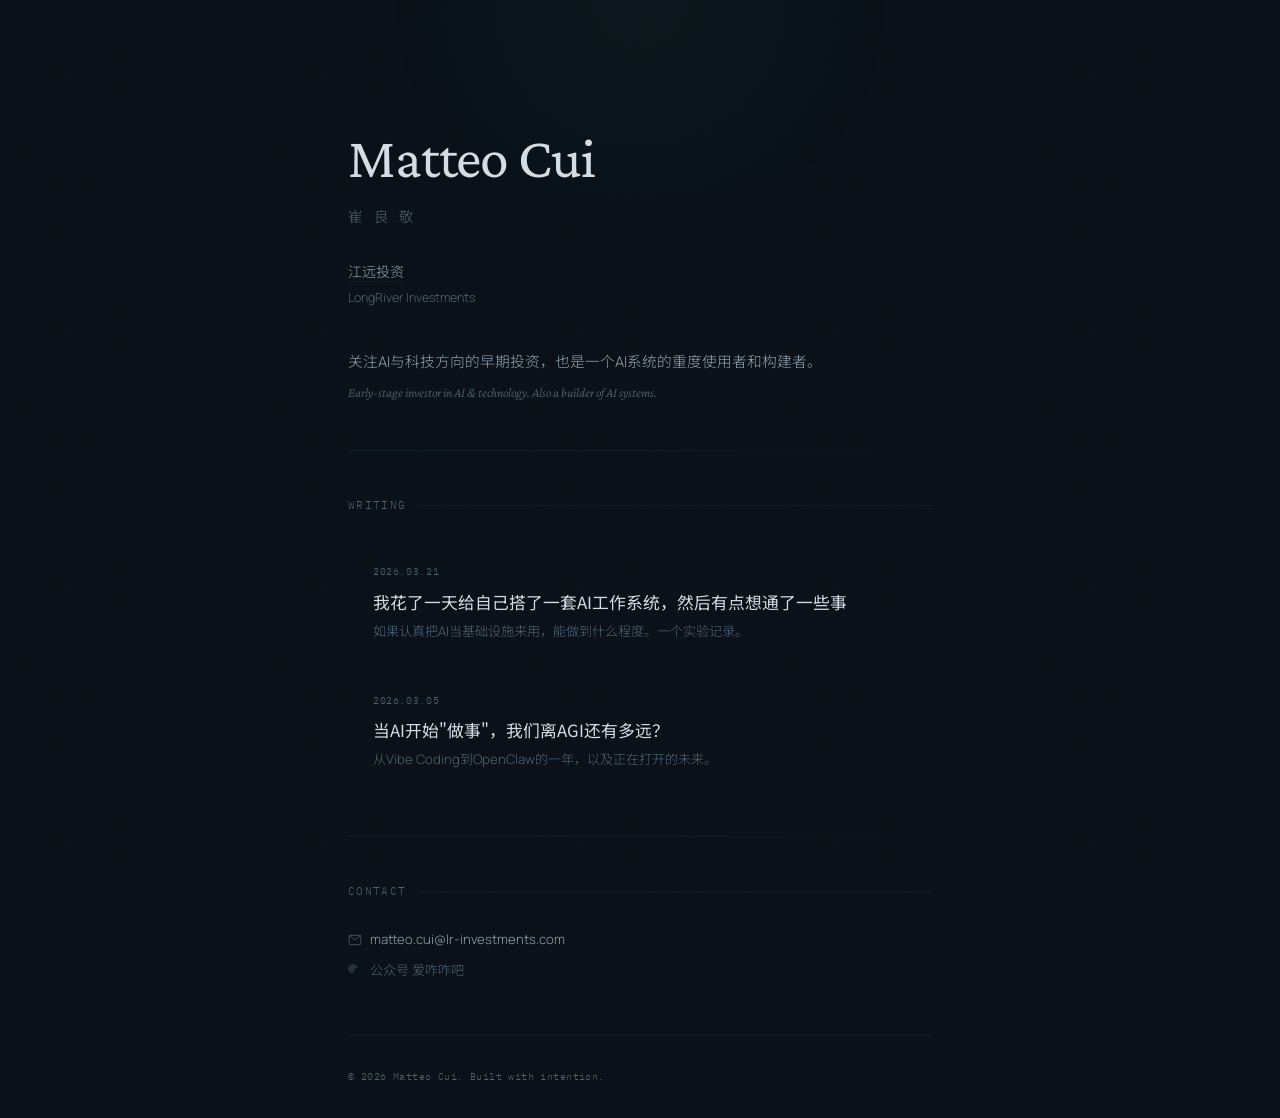
==== index.html @ 0ed3567c "Add SEO and technical foundations: favicon, sitemap, robots.txt, RSS feed, JSON-LD, canonical tags, " ====
<!DOCTYPE html>
<html lang="zh-CN">
<head>
<meta charset="UTF-8">
<meta name="viewport" content="width=device-width, initial-scale=1.0">
<title>Matteo Cui / 崔良敬</title>
<meta name="description" content="崔良敬 (Matteo Cui) — 江远投资 投资副总裁。关注AI与科技方向的早期投资。">
<meta property="og:title" content="Matteo Cui / 崔良敬">
<meta property="og:description" content="Early-stage investor in AI & technology. Also a builder of AI systems.">
<meta property="og:type" content="website">
<meta property="og:url" content="https://matteocui.com">
<meta property="og:image" content="https://matteocui.com/cover-image.png">
<meta name="twitter:card" content="summary_large_image">
<meta name="twitter:title" content="Matteo Cui / 崔良敬">
<meta name="twitter:description" content="Early-stage investor in AI & technology. Also a builder of AI systems.">
<meta name="twitter:image" content="https://matteocui.com/cover-image.png">
<link rel="canonical" href="https://matteocui.com">
<link rel="icon" type="image/svg+xml" href="/favicon.svg">
<link rel="alternate" type="application/rss+xml" title="Matteo Cui's Writing" href="/feed.xml">
<script type="application/ld+json">
{
  "@context": "https://schema.org",
  "@type": "Person",
  "name": "Matteo Cui",
  "alternateName": "崔良敬",
  "url": "https://matteocui.com",
  "jobTitle": "投资副总裁",
  "worksFor": {
    "@type": "Organization",
    "name": "江远投资",
    "alternateName": "LongRiver Investments",
    "url": "https://lr-investments.com/"
  },
  "description": "关注AI与科技方向的早期投资，也是一个AI系统的重度使用者和构建者。",
  "sameAs": [
    "mailto:matteo.cui@lr-investments.com"
  ]
}
</script>
<link rel="preconnect" href="https://fonts.googleapis.com">
<link rel="preconnect" href="https://fonts.gstatic.com" crossorigin>
<link href="https://fonts.googleapis.com/css2?family=Crimson+Pro:ital,wght@0,300;0,400;0,500;1,300;1,400&family=Manrope:wght@300;400;500;600&family=IBM+Plex+Mono:wght@400&family=Noto+Sans+SC:wght@300;400;500&display=swap" rel="stylesheet">
<style>
*, *::before, *::after { margin: 0; padding: 0; box-sizing: border-box; }

:root {
  /* Ocean palette */
  --bg-deep: #0a1118;
  --bg-surface: #0e171f;
  --bg-card: rgba(15, 26, 34, 0.6);
  --accent: #3d9b8f;
  --accent-light: #5fb4a2;
  --accent-dim: rgba(61, 155, 143, 0.1);
  --accent-glow: rgba(61, 155, 143, 0.06);
  --text: #d4dde4;
  --text-secondary: #8fa3b3;
  --text-muted: #4e6475;
  --border: rgba(95, 130, 148, 0.1);
  --border-hover: rgba(95, 130, 148, 0.2);

  /* Fonts */
  --serif: 'Crimson Pro', Georgia, serif;
  --sans: 'Manrope', 'Noto Sans SC', system-ui, sans-serif;
  --mono: 'IBM Plex Mono', monospace;
  --zh: 'Noto Sans SC', 'PingFang SC', sans-serif;
}

html { -webkit-font-smoothing: antialiased; scroll-behavior: smooth; }

body {
  font-family: var(--sans);
  background: var(--bg-deep);
  color: var(--text);
  line-height: 1.7;
  font-weight: 300;
}

/* Subtle grain texture */
body::after {
  content: '';
  position: fixed;
  inset: 0;
  background-image: url("data:image/svg+xml,%3Csvg xmlns='http://www.w3.org/2000/svg' width='256' height='256'%3E%3Cfilter id='n'%3E%3CfeTurbulence type='fractalNoise' baseFrequency='.85' numOctaves='4' stitchTiles='stitch'/%3E%3C/filter%3E%3Crect width='100%25' height='100%25' filter='url(%23n)' opacity='.04'/%3E%3C/svg%3E");
  pointer-events: none;
  z-index: 9999;
  opacity: 0.3;
}

a { color: inherit; text-decoration: none; }
::selection { background: rgba(61, 155, 143, 0.25); }

/* ── Layout ── */
.container {
  max-width: 680px;
  margin: 0 auto;
  padding: 0 clamp(1.5rem, 5vw, 3rem);
}

/* ── Top glow (deep water light) ── */
.glow {
  position: fixed;
  top: -200px;
  left: 50%;
  transform: translateX(-50%);
  width: 600px;
  height: 400px;
  border-radius: 50%;
  background: radial-gradient(circle, rgba(61, 155, 143, 0.06) 0%, transparent 70%);
  pointer-events: none;
  z-index: 0;
}

/* ── Hero ── */
.hero {
  padding: clamp(5rem, 14vh, 9rem) 0 0;
  position: relative;
}
.hero-name {
  font-family: var(--serif);
  font-size: clamp(2.6rem, 6.5vw, 3.6rem);
  font-weight: 400;
  letter-spacing: -0.02em;
  line-height: 1.1;
  margin-bottom: 0.25em;
}
.hero-name-zh {
  font-family: var(--zh);
  font-size: 0.9rem;
  font-weight: 300;
  color: var(--text-muted);
  letter-spacing: 0.3em;
  margin-bottom: 2rem;
}
.hero-role {
  font-family: var(--zh);
  font-size: 0.88rem;
  font-weight: 300;
  color: var(--text-secondary);
  line-height: 1.7;
}
.hero-role-en {
  font-family: var(--sans);
  font-size: 0.78rem;
  font-weight: 300;
  color: var(--text-muted);
  margin-top: 0.15rem;
}

/* ── About ── */
.about {
  padding: 2.5rem 0 0;
}
.about p {
  font-size: 0.92rem;
  line-height: 1.85;
  color: var(--text-secondary);
  font-weight: 300;
}
.about .en {
  font-size: 0.82rem;
  color: var(--text-muted);
  font-style: italic;
  font-family: var(--serif);
  margin-top: 0.35rem;
}

/* ── Section divider ── */
.divider {
  height: 1px;
  background: linear-gradient(90deg, var(--accent-dim), var(--border), transparent);
  margin: clamp(2.5rem, 5vh, 4rem) 0;
}

/* ── Writing ── */
.section-label {
  font-family: var(--mono);
  font-size: 0.68rem;
  color: var(--text-muted);
  letter-spacing: 0.12em;
  text-transform: uppercase;
  margin-bottom: 1.75rem;
  display: flex;
  align-items: center;
  gap: 0.75rem;
}
.section-label::after {
  content: '';
  flex: 1;
  height: 1px;
  background: var(--border);
}

.article-list {
  display: flex;
  flex-direction: column;
  gap: 0.5rem;
}

.article-entry {
  display: block;
  padding: 1.25rem 1.5rem;
  border-radius: 8px;
  border: 1px solid transparent;
  transition: background 0.35s ease, border-color 0.35s ease;
  position: relative;
}
.article-entry:hover {
  background: var(--accent-glow);
  border-color: var(--border);
}
.article-entry:hover .article-title { color: var(--accent-light); }
.article-entry:hover .article-arrow { opacity: 1; transform: translateX(0); }

.article-date {
  font-family: var(--mono);
  font-size: 0.65rem;
  color: var(--text-muted);
  letter-spacing: 0.06em;
  margin-bottom: 0.5rem;
}
.article-title {
  font-family: var(--zh);
  font-size: 1.05rem;
  font-weight: 400;
  line-height: 1.55;
  color: var(--text);
  transition: color 0.3s;
  padding-right: 2rem;
}
.article-subtitle {
  font-size: 0.82rem;
  color: var(--text-muted);
  margin-top: 0.35rem;
  font-weight: 300;
  line-height: 1.6;
}
.article-arrow {
  position: absolute;
  right: 1.5rem;
  top: 50%;
  transform: translateX(-4px) translateY(-50%);
  opacity: 0;
  color: var(--accent);
  transition: opacity 0.3s, transform 0.3s;
  font-size: 0.9rem;
}

/* ── Contact ── */
.contact {
  padding-bottom: clamp(3rem, 6vh, 5rem);
}
.contact-links {
  display: flex;
  flex-direction: column;
  gap: 0.5rem;
}
.contact-link {
  font-size: 0.82rem;
  color: var(--text-secondary);
  transition: color 0.3s;
  display: inline-flex;
  align-items: center;
  gap: 0.5rem;
  width: fit-content;
}
.contact-link:hover { color: var(--accent-light); }
.contact-link svg { width: 14px; height: 14px; opacity: 0.5; }
.contact-wechat {
  font-family: var(--zh);
  font-size: 0.82rem;
  color: var(--text-muted);
  display: inline-flex;
  align-items: center;
  gap: 0.5rem;
}
.contact-wechat svg { width: 14px; height: 14px; opacity: 0.4; }

/* ── Footer ── */
.footer {
  padding: 2rem 0;
  border-top: 1px solid var(--border);
}
.footer p {
  font-family: var(--mono);
  font-size: 0.65rem;
  color: var(--text-muted);
  letter-spacing: 0.04em;
}

/* ── Animations ── */
.fade {
  opacity: 0;
  transform: translateY(10px);
  animation: fadeUp 0.6s ease forwards;
}
.fade:nth-child(1) { animation-delay: 0.1s; }
.fade:nth-child(2) { animation-delay: 0.15s; }
.fade:nth-child(3) { animation-delay: 0.2s; }
.fade:nth-child(4) { animation-delay: 0.25s; }
.fade:nth-child(5) { animation-delay: 0.3s; }
.fade:nth-child(6) { animation-delay: 0.35s; }
.fade:nth-child(7) { animation-delay: 0.4s; }
.fade:nth-child(8) { animation-delay: 0.45s; }
.fade:nth-child(9) { animation-delay: 0.5s; }
.fade:nth-child(10) { animation-delay: 0.55s; }
.fade:nth-child(11) { animation-delay: 0.6s; }
@keyframes fadeUp {
  to { opacity: 1; transform: translateY(0); }
}

/* ── Responsive ── */
@media (max-width: 640px) {
  .article-entry { padding: 1rem; }
  .article-arrow { display: none; }
}
</style>
</head>
<body>

<div class="glow"></div>

<main class="container">

  <!-- Hero -->
  <header class="hero">
    <h1 class="hero-name fade">Matteo Cui</h1>
    <p class="hero-name-zh fade">崔 良 敬</p>
    <p class="hero-role fade"><a href="https://lr-investments.com/" target="_blank" style="color: inherit; border-bottom: 1px solid var(--border);">江远投资</a></p>
    <p class="hero-role-en fade"><a href="https://lr-investments.com/" target="_blank" style="color: inherit;">LongRiver Investments</a></p>
  </header>

  <!-- About -->
  <section class="about fade">
    <p>关注AI与科技方向的早期投资，也是一个AI系统的重度使用者和构建者。</p>
    <p class="en">Early-stage investor in AI &amp; technology. Also a builder of AI systems.</p>
  </section>

  <div class="divider fade"></div>

  <!-- Writing -->
  <section class="writing fade">
    <p class="section-label">Writing</p>
    <div class="article-list">

      <!-- ADD NEW ARTICLE HERE (copy an article-entry block above this comment) -->
      <!--
        Template:
        <a href="/blog/SLUG" class="article-entry">
          <p class="article-date">YYYY.MM.DD</p>
          <h2 class="article-title">文章标题</h2>
          <p class="article-subtitle">一句话描述</p>
          <span class="article-arrow">&rarr;</span>
        </a>
      -->

      <a href="/blog/ai-personal-os" class="article-entry">
        <p class="article-date">2026.03.21</p>
        <h2 class="article-title">我花了一天给自己搭了一套AI工作系统，然后有点想通了一些事</h2>
        <p class="article-subtitle">如果认真把AI当基础设施来用，能做到什么程度。一个实验记录。</p>
        <span class="article-arrow">&rarr;</span>
      </a>

      <a href="/blog/ai-doing-things" class="article-entry">
        <p class="article-date">2026.03.05</p>
        <h2 class="article-title">当AI开始"做事"，我们离AGI还有多远？</h2>
        <p class="article-subtitle">从Vibe Coding到OpenClaw的一年，以及正在打开的未来。</p>
        <span class="article-arrow">&rarr;</span>
      </a>

    </div>
  </section>

  <div class="divider fade"></div>

  <!-- Contact -->
  <section class="contact fade">
    <p class="section-label">Contact</p>
    <div class="contact-links">
      <a href="mailto:matteo.cui@lr-investments.com" class="contact-link">
        <svg viewBox="0 0 24 24" fill="none" stroke="currentColor" stroke-width="1.5"><rect x="2" y="4" width="20" height="16" rx="2"/><path d="M22 4l-10 8L2 4"/></svg>
        matteo.cui@lr-investments.com
      </a>
      <span class="contact-wechat">
        <svg viewBox="0 0 24 24" fill="currentColor" opacity="0.5"><path d="M8.691 2.188C3.891 2.188 0 5.476 0 9.53c0 2.212 1.17 4.203 3.002 5.55a.59.59 0 01.213.665l-.39 1.48c-.019.07-.048.141-.048.213 0 .163.13.295.29.295a.326.326 0 00.167-.054l1.903-1.114a.864.864 0 01.717-.098 10.16 10.16 0 002.837.403c.276 0 .543-.027.811-.05a6.12 6.12 0 01-.253-1.736c0-3.556 3.39-6.467 7.58-6.467.249 0 .496.013.739.033C16.434 4.881 12.891 2.188 8.691 2.188z"/></svg>
        公众号 爱咋咋吧
      </span>
    </div>
  </section>

  <!-- Footer -->
  <footer class="footer fade">
    <p>&copy; 2026 Matteo Cui. Built with intention.</p>
  </footer>

</main>

</body>
</html>
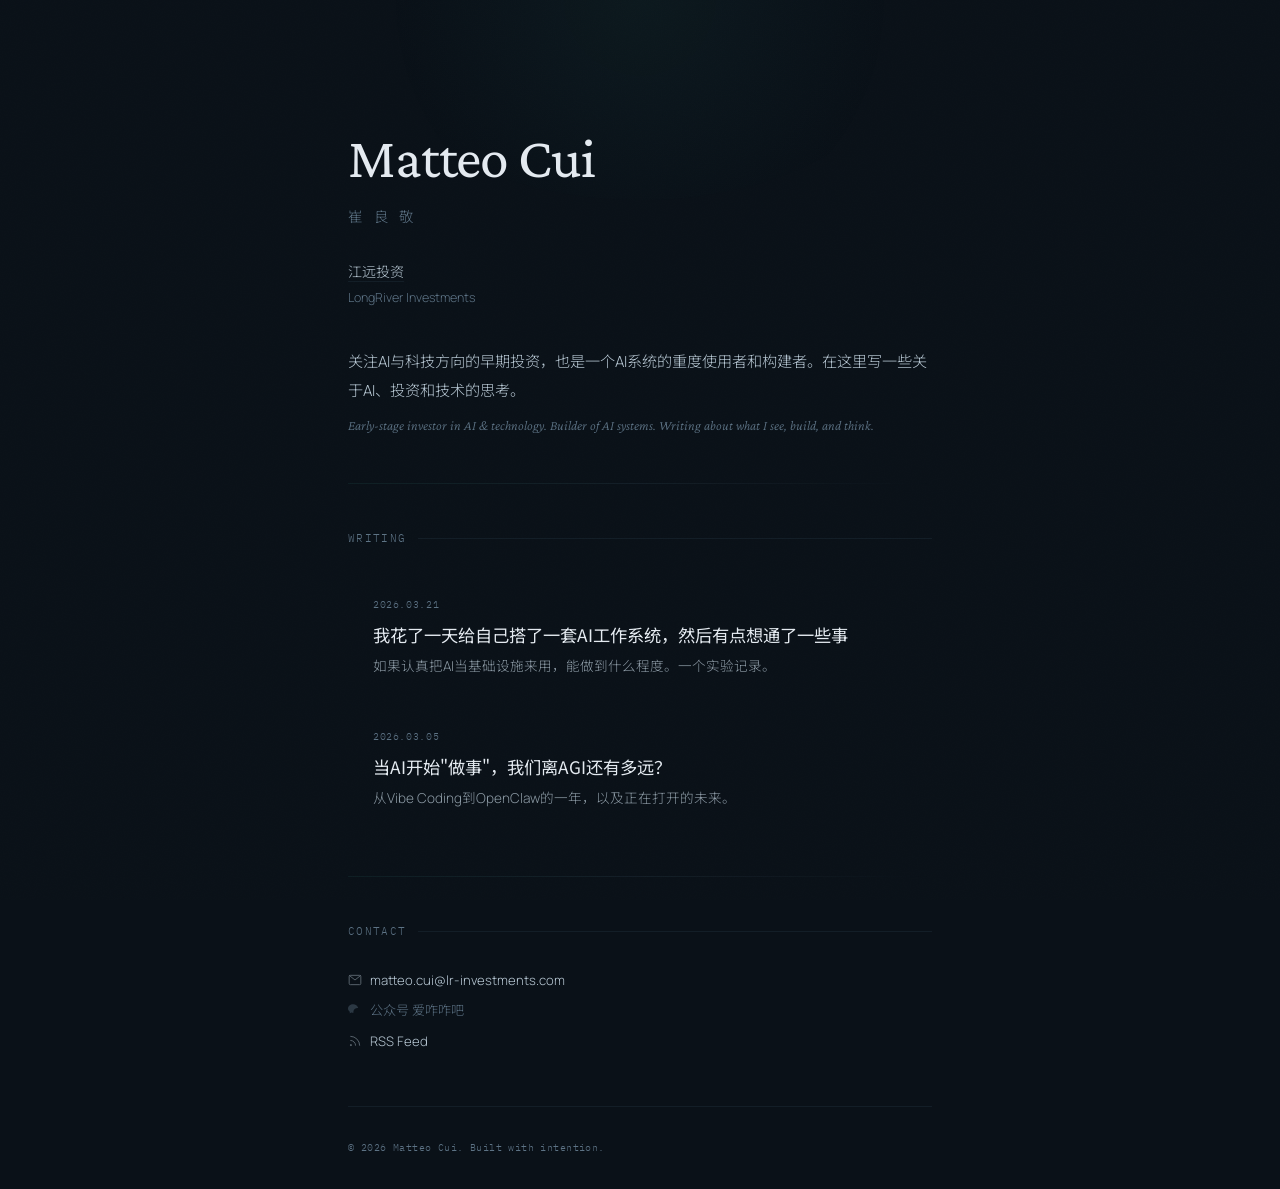
==== commit 7e189fba: "Improve readability: higher contrast, larger text, article navigation - Brighten text colors: primar" ====
--- a/index.html
+++ b/index.html
@@ -44,7 +44,7 @@
 *, *::before, *::after { margin: 0; padding: 0; box-sizing: border-box; }
 
 :root {
-  /* Ocean palette */
+  /* Ocean palette — optimized for readability */
   --bg-deep: #0a1118;
   --bg-surface: #0e171f;
   --bg-card: rgba(15, 26, 34, 0.6);
@@ -52,11 +52,11 @@
   --accent-light: #5fb4a2;
   --accent-dim: rgba(61, 155, 143, 0.1);
   --accent-glow: rgba(61, 155, 143, 0.06);
-  --text: #d4dde4;
-  --text-secondary: #8fa3b3;
-  --text-muted: #4e6475;
-  --border: rgba(95, 130, 148, 0.1);
-  --border-hover: rgba(95, 130, 148, 0.2);
+  --text: #e4eaf0;
+  --text-secondary: #b8c8d4;
+  --text-muted: #5d7385;
+  --border: rgba(95, 130, 148, 0.12);
+  --border-hover: rgba(95, 130, 148, 0.22);
 
   /* Fonts */
   --serif: 'Crimson Pro', Georgia, serif;
@@ -151,17 +151,18 @@
   padding: 2.5rem 0 0;
 }
 .about p {
-  font-size: 0.92rem;
-  line-height: 1.85;
+  font-size: 0.95rem;
+  line-height: 1.9;
   color: var(--text-secondary);
   font-weight: 300;
 }
 .about .en {
-  font-size: 0.82rem;
+  font-size: 0.85rem;
   color: var(--text-muted);
   font-style: italic;
   font-family: var(--serif);
-  margin-top: 0.35rem;
+  margin-top: 0.5rem;
+  line-height: 1.8;
 }
 
 /* ── Section divider ── */
@@ -220,7 +221,7 @@
 }
 .article-title {
   font-family: var(--zh);
-  font-size: 1.05rem;
+  font-size: 1.08rem;
   font-weight: 400;
   line-height: 1.55;
   color: var(--text);
@@ -228,11 +229,12 @@
   padding-right: 2rem;
 }
 .article-subtitle {
-  font-size: 0.82rem;
-  color: var(--text-muted);
-  margin-top: 0.35rem;
-  font-weight: 300;
-  line-height: 1.6;
+  font-size: 0.85rem;
+  color: var(--text-secondary);
+  margin-top: 0.4rem;
+  font-weight: 300;
+  line-height: 1.7;
+  opacity: 0.75;
 }
 .article-arrow {
   position: absolute;
@@ -331,8 +333,8 @@
 
   <!-- About -->
   <section class="about fade">
-    <p>关注AI与科技方向的早期投资，也是一个AI系统的重度使用者和构建者。</p>
-    <p class="en">Early-stage investor in AI &amp; technology. Also a builder of AI systems.</p>
+    <p>关注AI与科技方向的早期投资，也是一个AI系统的重度使用者和构建者。在这里写一些关于AI、投资和技术的思考。</p>
+    <p class="en">Early-stage investor in AI &amp; technology. Builder of AI systems. Writing about what I see, build, and think.</p>
   </section>
 
   <div class="divider fade"></div>
@@ -384,6 +386,10 @@
         <svg viewBox="0 0 24 24" fill="currentColor" opacity="0.5"><path d="M8.691 2.188C3.891 2.188 0 5.476 0 9.53c0 2.212 1.17 4.203 3.002 5.55a.59.59 0 01.213.665l-.39 1.48c-.019.07-.048.141-.048.213 0 .163.13.295.29.295a.326.326 0 00.167-.054l1.903-1.114a.864.864 0 01.717-.098 10.16 10.16 0 002.837.403c.276 0 .543-.027.811-.05a6.12 6.12 0 01-.253-1.736c0-3.556 3.39-6.467 7.58-6.467.249 0 .496.013.739.033C16.434 4.881 12.891 2.188 8.691 2.188z"/></svg>
         公众号 爱咋咋吧
       </span>
+      <a href="/feed.xml" class="contact-link">
+        <svg viewBox="0 0 24 24" fill="none" stroke="currentColor" stroke-width="1.5"><path d="M4 11a9 9 0 019 9"/><path d="M4 4a16 16 0 0116 16"/><circle cx="5" cy="19" r="1" fill="currentColor"/></svg>
+        RSS Feed
+      </a>
     </div>
   </section>
 
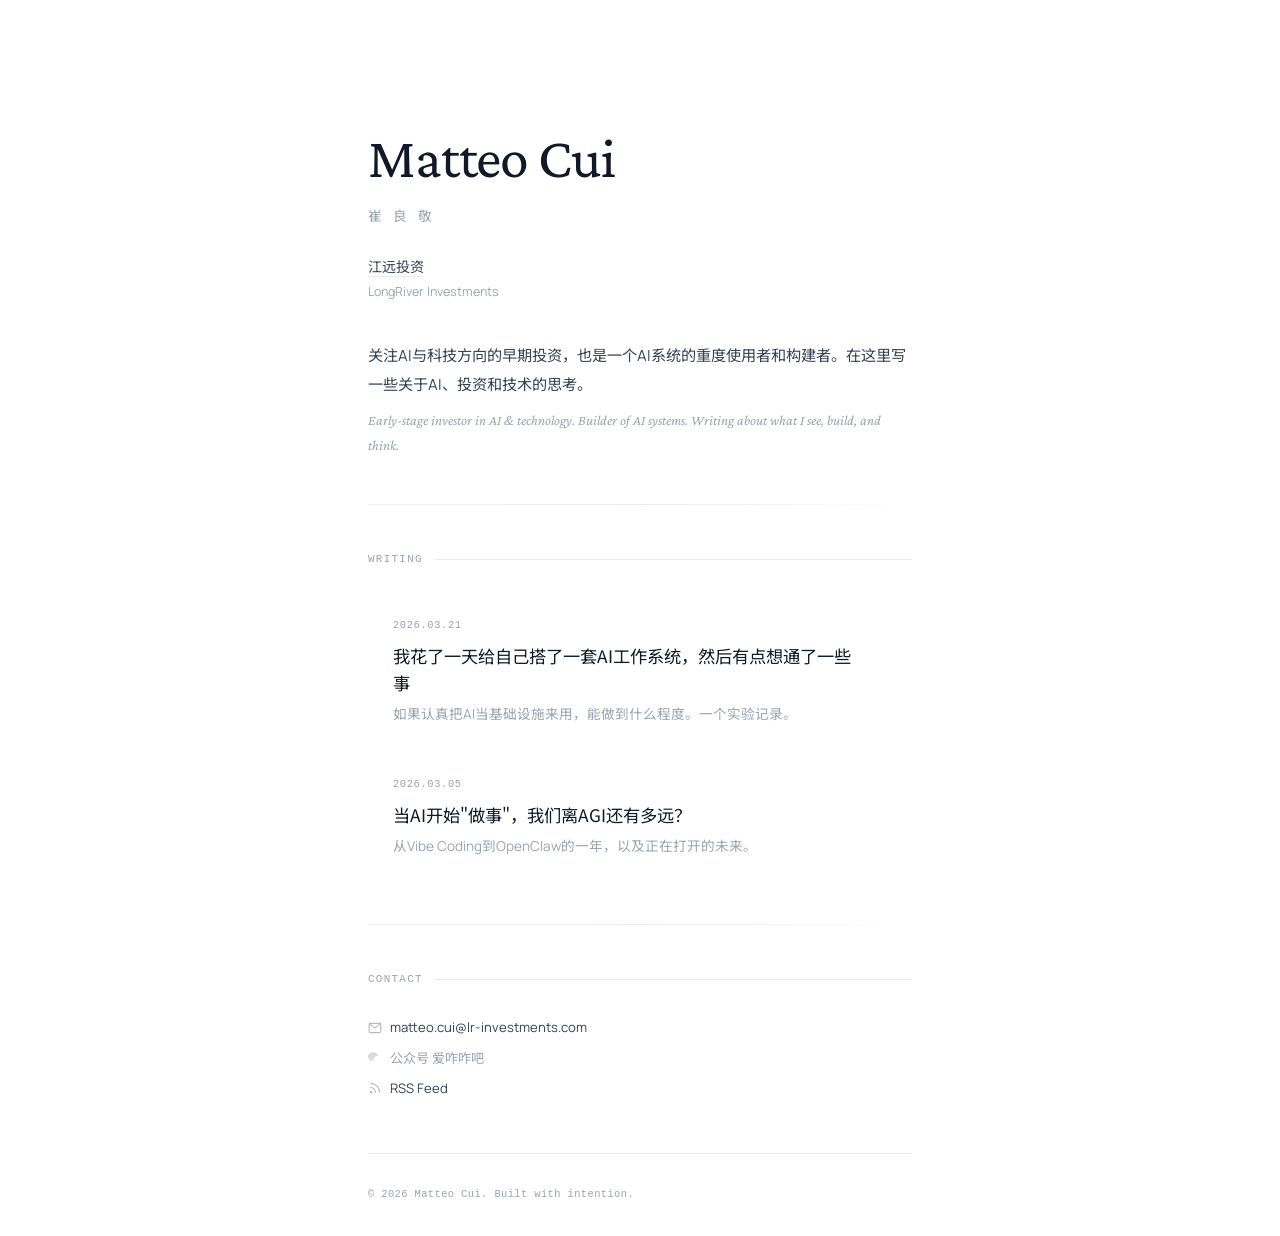
==== commit e2be053b: "Redesign: switch from dark ocean theme to light theme Inspired by Patrick Collison / Dan Wang style." ====
--- a/index.html
+++ b/index.html
@@ -44,21 +44,19 @@
 *, *::before, *::after { margin: 0; padding: 0; box-sizing: border-box; }
 
 :root {
-  /* Ocean palette — optimized for readability */
-  --bg-deep: #0a1118;
-  --bg-surface: #0e171f;
-  --bg-card: rgba(15, 26, 34, 0.6);
-  --accent: #3d9b8f;
-  --accent-light: #5fb4a2;
-  --accent-dim: rgba(61, 155, 143, 0.1);
-  --accent-glow: rgba(61, 155, 143, 0.06);
-  --text: #e4eaf0;
-  --text-secondary: #b8c8d4;
-  --text-muted: #5d7385;
-  --border: rgba(95, 130, 148, 0.12);
-  --border-hover: rgba(95, 130, 148, 0.22);
-
-  /* Fonts */
+  --bg: #ffffff;
+  --bg-surface: #f8f9fa;
+  --bg-card: #f3f4f6;
+  --accent: #2b7a6f;
+  --accent-light: #3d9b8f;
+  --accent-dim: rgba(43, 122, 111, 0.08);
+  --accent-glow: rgba(43, 122, 111, 0.04);
+  --text: #111827;
+  --text-secondary: #374151;
+  --text-muted: #9ca3af;
+  --border: rgba(0, 0, 0, 0.08);
+  --border-hover: rgba(0, 0, 0, 0.15);
+
   --serif: 'Crimson Pro', Georgia, serif;
   --sans: 'Manrope', 'Noto Sans SC', system-ui, sans-serif;
   --mono: 'IBM Plex Mono', monospace;
@@ -69,45 +67,20 @@
 
 body {
   font-family: var(--sans);
-  background: var(--bg-deep);
+  background: var(--bg);
   color: var(--text);
   line-height: 1.7;
-  font-weight: 300;
-}
-
-/* Subtle grain texture */
-body::after {
-  content: '';
-  position: fixed;
-  inset: 0;
-  background-image: url("data:image/svg+xml,%3Csvg xmlns='http://www.w3.org/2000/svg' width='256' height='256'%3E%3Cfilter id='n'%3E%3CfeTurbulence type='fractalNoise' baseFrequency='.85' numOctaves='4' stitchTiles='stitch'/%3E%3C/filter%3E%3Crect width='100%25' height='100%25' filter='url(%23n)' opacity='.04'/%3E%3C/svg%3E");
-  pointer-events: none;
-  z-index: 9999;
-  opacity: 0.3;
+  font-weight: 400;
 }
 
 a { color: inherit; text-decoration: none; }
-::selection { background: rgba(61, 155, 143, 0.25); }
+::selection { background: rgba(43, 122, 111, 0.15); }
 
 /* ── Layout ── */
 .container {
-  max-width: 680px;
+  max-width: 640px;
   margin: 0 auto;
   padding: 0 clamp(1.5rem, 5vw, 3rem);
-}
-
-/* ── Top glow (deep water light) ── */
-.glow {
-  position: fixed;
-  top: -200px;
-  left: 50%;
-  transform: translateX(-50%);
-  width: 600px;
-  height: 400px;
-  border-radius: 50%;
-  background: radial-gradient(circle, rgba(61, 155, 143, 0.06) 0%, transparent 70%);
-  pointer-events: none;
-  z-index: 0;
 }
 
 /* ── Hero ── */
@@ -125,23 +98,23 @@
 }
 .hero-name-zh {
   font-family: var(--zh);
-  font-size: 0.9rem;
-  font-weight: 300;
+  font-size: 0.85rem;
+  font-weight: 400;
   color: var(--text-muted);
   letter-spacing: 0.3em;
-  margin-bottom: 2rem;
+  margin-bottom: 1.75rem;
 }
 .hero-role {
   font-family: var(--zh);
   font-size: 0.88rem;
-  font-weight: 300;
+  font-weight: 400;
   color: var(--text-secondary);
   line-height: 1.7;
 }
 .hero-role-en {
   font-family: var(--sans);
   font-size: 0.78rem;
-  font-weight: 300;
+  font-weight: 400;
   color: var(--text-muted);
   margin-top: 0.15rem;
 }
@@ -154,15 +127,16 @@
   font-size: 0.95rem;
   line-height: 1.9;
   color: var(--text-secondary);
-  font-weight: 300;
+  font-weight: 400;
 }
 .about .en {
-  font-size: 0.85rem;
+  font-size: 0.88rem;
   color: var(--text-muted);
   font-style: italic;
   font-family: var(--serif);
   margin-top: 0.5rem;
   line-height: 1.8;
+  font-weight: 400;
 }
 
 /* ── Section divider ── */
@@ -206,10 +180,10 @@
   position: relative;
 }
 .article-entry:hover {
-  background: var(--accent-glow);
+  background: var(--bg-surface);
   border-color: var(--border);
 }
-.article-entry:hover .article-title { color: var(--accent-light); }
+.article-entry:hover .article-title { color: var(--accent); }
 .article-entry:hover .article-arrow { opacity: 1; transform: translateX(0); }
 
 .article-date {
@@ -230,11 +204,10 @@
 }
 .article-subtitle {
   font-size: 0.85rem;
-  color: var(--text-secondary);
+  color: var(--text-muted);
   margin-top: 0.4rem;
-  font-weight: 300;
+  font-weight: 400;
   line-height: 1.7;
-  opacity: 0.75;
 }
 .article-arrow {
   position: absolute;
@@ -265,7 +238,7 @@
   gap: 0.5rem;
   width: fit-content;
 }
-.contact-link:hover { color: var(--accent-light); }
+.contact-link:hover { color: var(--accent); }
 .contact-link svg { width: 14px; height: 14px; opacity: 0.5; }
 .contact-wechat {
   font-family: var(--zh);
@@ -319,16 +292,14 @@
 </head>
 <body>
 
-<div class="glow"></div>
-
 <main class="container">
 
   <!-- Hero -->
   <header class="hero">
     <h1 class="hero-name fade">Matteo Cui</h1>
     <p class="hero-name-zh fade">崔 良 敬</p>
-    <p class="hero-role fade"><a href="https://lr-investments.com/" target="_blank" style="color: inherit; border-bottom: 1px solid var(--border);">江远投资</a></p>
-    <p class="hero-role-en fade"><a href="https://lr-investments.com/" target="_blank" style="color: inherit;">LongRiver Investments</a></p>
+    <p class="hero-role fade"><a href="https://lr-investments.com/" target="_blank" style="color: var(--text-secondary); border-bottom: 1px solid var(--border);">江远投资</a></p>
+    <p class="hero-role-en fade"><a href="https://lr-investments.com/" target="_blank" style="color: var(--text-muted);">LongRiver Investments</a></p>
   </header>
 
   <!-- About -->
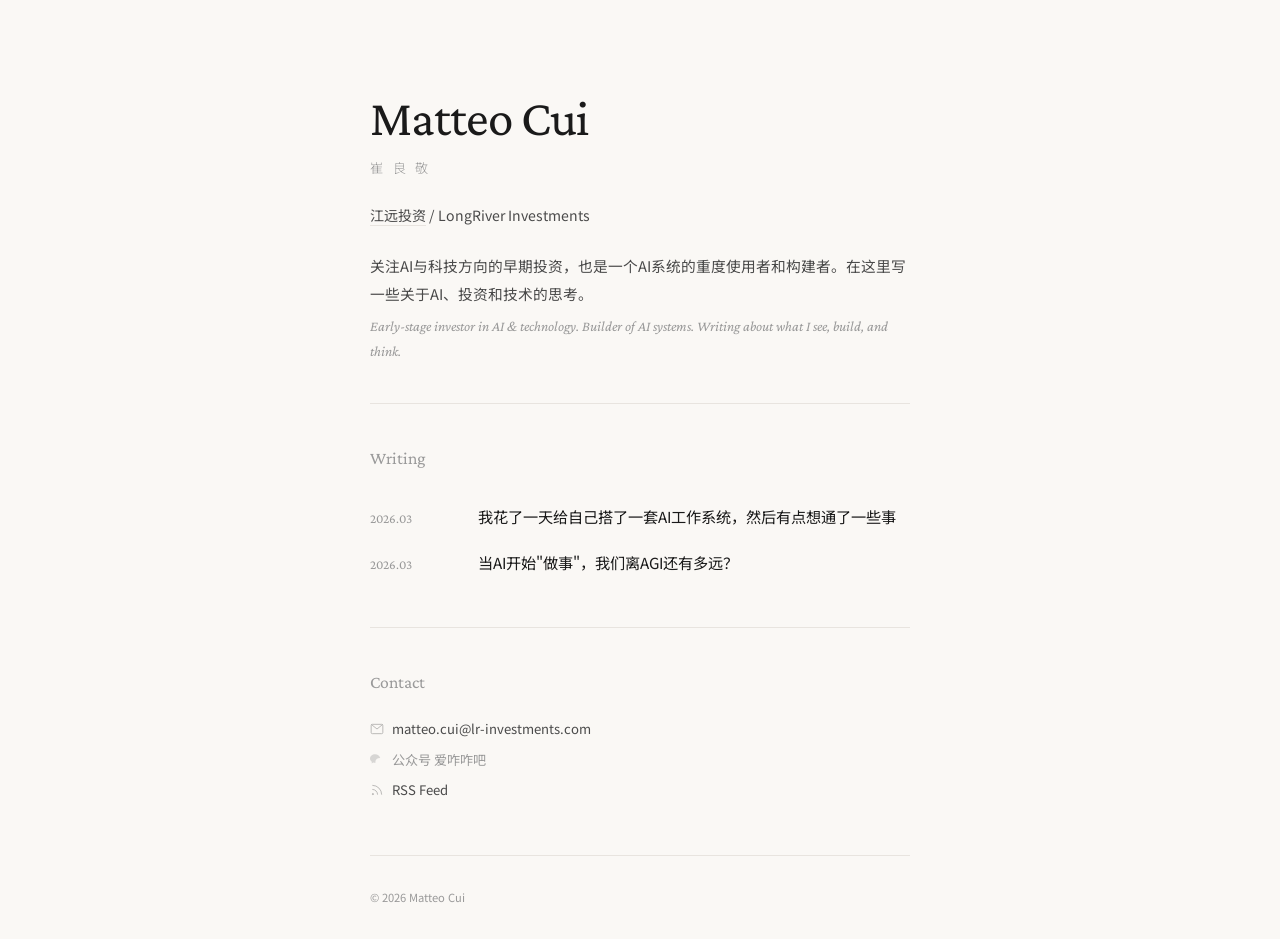
==== commit 91374123: "Refine design: warm background, reduce fonts, strip decorations - Warm white (#faf8f5) instead of pu" ====
--- a/index.html
+++ b/index.html
@@ -39,31 +39,23 @@
 </script>
 <link rel="preconnect" href="https://fonts.googleapis.com">
 <link rel="preconnect" href="https://fonts.gstatic.com" crossorigin>
-<link href="https://fonts.googleapis.com/css2?family=Crimson+Pro:ital,wght@0,300;0,400;0,500;1,300;1,400&family=Manrope:wght@300;400;500;600&family=IBM+Plex+Mono:wght@400&family=Noto+Sans+SC:wght@300;400;500&display=swap" rel="stylesheet">
+<link href="https://fonts.googleapis.com/css2?family=Crimson+Pro:ital,wght@0,400;0,500;1,400&family=Noto+Sans+SC:wght@300;400;500&display=swap" rel="stylesheet">
 <style>
 *, *::before, *::after { margin: 0; padding: 0; box-sizing: border-box; }
 
 :root {
-  --bg: #ffffff;
-  --bg-surface: #f8f9fa;
-  --bg-card: #f3f4f6;
+  --bg: #faf8f5;
   --accent: #2b7a6f;
   --accent-light: #3d9b8f;
-  --accent-dim: rgba(43, 122, 111, 0.08);
-  --accent-glow: rgba(43, 122, 111, 0.04);
-  --text: #111827;
-  --text-secondary: #374151;
-  --text-muted: #9ca3af;
-  --border: rgba(0, 0, 0, 0.08);
-  --border-hover: rgba(0, 0, 0, 0.15);
-
-  --serif: 'Crimson Pro', Georgia, serif;
-  --sans: 'Manrope', 'Noto Sans SC', system-ui, sans-serif;
-  --mono: 'IBM Plex Mono', monospace;
-  --zh: 'Noto Sans SC', 'PingFang SC', sans-serif;
-}
-
-html { -webkit-font-smoothing: antialiased; scroll-behavior: smooth; }
+  --text: #1a1a1a;
+  --text-secondary: #4a4a4a;
+  --text-muted: #999;
+  --border: #e8e4df;
+  --serif: 'Crimson Pro', Georgia, 'Noto Serif SC', serif;
+  --sans: 'Noto Sans SC', -apple-system, 'PingFang SC', sans-serif;
+}
+
+html { -webkit-font-smoothing: antialiased; }
 
 body {
   font-family: var(--sans);
@@ -76,148 +68,107 @@
 a { color: inherit; text-decoration: none; }
 ::selection { background: rgba(43, 122, 111, 0.15); }
 
-/* ── Layout ── */
 .container {
-  max-width: 640px;
+  max-width: 620px;
   margin: 0 auto;
-  padding: 0 clamp(1.5rem, 5vw, 3rem);
+  padding: 0 clamp(1.5rem, 5vw, 2.5rem);
 }
 
 /* ── Hero ── */
 .hero {
-  padding: clamp(5rem, 14vh, 9rem) 0 0;
-  position: relative;
+  padding: clamp(4rem, 10vh, 6rem) 0 0;
 }
 .hero-name {
   font-family: var(--serif);
-  font-size: clamp(2.6rem, 6.5vw, 3.6rem);
+  font-size: clamp(2.4rem, 6vw, 3.2rem);
   font-weight: 400;
   letter-spacing: -0.02em;
   line-height: 1.1;
-  margin-bottom: 0.25em;
+  margin-bottom: 0.2em;
 }
 .hero-name-zh {
-  font-family: var(--zh);
-  font-size: 0.85rem;
-  font-weight: 400;
-  color: var(--text-muted);
-  letter-spacing: 0.3em;
-  margin-bottom: 1.75rem;
+  font-size: 0.82rem;
+  font-weight: 300;
+  color: var(--text-muted);
+  letter-spacing: 0.25em;
+  margin-bottom: 1.5rem;
 }
 .hero-role {
-  font-family: var(--zh);
   font-size: 0.88rem;
-  font-weight: 400;
-  color: var(--text-secondary);
-  line-height: 1.7;
-}
-.hero-role-en {
-  font-family: var(--sans);
-  font-size: 0.78rem;
-  font-weight: 400;
-  color: var(--text-muted);
-  margin-top: 0.15rem;
-}
+  color: var(--text-secondary);
+  line-height: 1.8;
+}
+.hero-role a {
+  color: var(--text-secondary);
+  border-bottom: 1px solid var(--border);
+}
+.hero-role a:hover { color: var(--accent); }
 
 /* ── About ── */
 .about {
-  padding: 2.5rem 0 0;
+  padding: 1.5rem 0 0;
 }
 .about p {
-  font-size: 0.95rem;
+  font-size: 0.92rem;
   line-height: 1.9;
   color: var(--text-secondary);
-  font-weight: 400;
 }
 .about .en {
-  font-size: 0.88rem;
-  color: var(--text-muted);
+  font-family: var(--serif);
+  font-size: 0.9rem;
   font-style: italic;
-  font-family: var(--serif);
-  margin-top: 0.5rem;
-  line-height: 1.8;
-  font-weight: 400;
-}
-
-/* ── Section divider ── */
+  color: var(--text-muted);
+  margin-top: 0.4rem;
+  line-height: 1.7;
+}
+
+/* ── Divider ── */
 .divider {
   height: 1px;
-  background: linear-gradient(90deg, var(--accent-dim), var(--border), transparent);
-  margin: clamp(2.5rem, 5vh, 4rem) 0;
-}
-
-/* ── Writing ── */
-.section-label {
-  font-family: var(--mono);
-  font-size: 0.68rem;
-  color: var(--text-muted);
-  letter-spacing: 0.12em;
-  text-transform: uppercase;
-  margin-bottom: 1.75rem;
-  display: flex;
-  align-items: center;
-  gap: 0.75rem;
-}
-.section-label::after {
-  content: '';
-  flex: 1;
-  height: 1px;
   background: var(--border);
-}
-
+  margin: 2.5rem 0;
+}
+
+/* ── Section ── */
+.section-title {
+  font-family: var(--serif);
+  font-size: 1.1rem;
+  font-weight: 400;
+  color: var(--text-muted);
+  margin-bottom: 1.25rem;
+}
+
+/* ── Article list ── */
 .article-list {
   display: flex;
   flex-direction: column;
-  gap: 0.5rem;
+  gap: 0;
 }
 
 .article-entry {
-  display: block;
-  padding: 1.25rem 1.5rem;
-  border-radius: 8px;
-  border: 1px solid transparent;
-  transition: background 0.35s ease, border-color 0.35s ease;
-  position: relative;
-}
-.article-entry:hover {
-  background: var(--bg-surface);
-  border-color: var(--border);
+  display: flex;
+  align-items: baseline;
+  gap: 1.25rem;
+  padding: 0.6rem 0;
+  border-bottom: 1px solid transparent;
+  transition: color 0.2s;
 }
 .article-entry:hover .article-title { color: var(--accent); }
-.article-entry:hover .article-arrow { opacity: 1; transform: translateX(0); }
 
 .article-date {
-  font-family: var(--mono);
-  font-size: 0.65rem;
-  color: var(--text-muted);
-  letter-spacing: 0.06em;
-  margin-bottom: 0.5rem;
-}
+  font-family: var(--serif);
+  font-size: 0.82rem;
+  color: var(--text-muted);
+  flex-shrink: 0;
+  min-width: 5.5rem;
+}
+
 .article-title {
-  font-family: var(--zh);
-  font-size: 1.08rem;
-  font-weight: 400;
-  line-height: 1.55;
+  font-size: 0.95rem;
+  font-weight: 400;
+  line-height: 1.6;
   color: var(--text);
-  transition: color 0.3s;
-  padding-right: 2rem;
-}
-.article-subtitle {
-  font-size: 0.85rem;
-  color: var(--text-muted);
-  margin-top: 0.4rem;
-  font-weight: 400;
-  line-height: 1.7;
-}
-.article-arrow {
-  position: absolute;
-  right: 1.5rem;
-  top: 50%;
-  transform: translateX(-4px) translateY(-50%);
-  opacity: 0;
-  color: var(--accent);
-  transition: opacity 0.3s, transform 0.3s;
-  font-size: 0.9rem;
+  transition: color 0.2s;
 }
 
 /* ── Contact ── */
@@ -232,23 +183,22 @@
 .contact-link {
   font-size: 0.82rem;
   color: var(--text-secondary);
-  transition: color 0.3s;
+  transition: color 0.2s;
   display: inline-flex;
   align-items: center;
   gap: 0.5rem;
   width: fit-content;
 }
 .contact-link:hover { color: var(--accent); }
-.contact-link svg { width: 14px; height: 14px; opacity: 0.5; }
+.contact-link svg { width: 14px; height: 14px; opacity: 0.4; }
 .contact-wechat {
-  font-family: var(--zh);
   font-size: 0.82rem;
   color: var(--text-muted);
   display: inline-flex;
   align-items: center;
   gap: 0.5rem;
 }
-.contact-wechat svg { width: 14px; height: 14px; opacity: 0.4; }
+.contact-wechat svg { width: 14px; height: 14px; opacity: 0.35; }
 
 /* ── Footer ── */
 .footer {
@@ -256,37 +206,18 @@
   border-top: 1px solid var(--border);
 }
 .footer p {
-  font-family: var(--mono);
-  font-size: 0.65rem;
-  color: var(--text-muted);
-  letter-spacing: 0.04em;
-}
-
-/* ── Animations ── */
-.fade {
-  opacity: 0;
-  transform: translateY(10px);
-  animation: fadeUp 0.6s ease forwards;
-}
-.fade:nth-child(1) { animation-delay: 0.1s; }
-.fade:nth-child(2) { animation-delay: 0.15s; }
-.fade:nth-child(3) { animation-delay: 0.2s; }
-.fade:nth-child(4) { animation-delay: 0.25s; }
-.fade:nth-child(5) { animation-delay: 0.3s; }
-.fade:nth-child(6) { animation-delay: 0.35s; }
-.fade:nth-child(7) { animation-delay: 0.4s; }
-.fade:nth-child(8) { animation-delay: 0.45s; }
-.fade:nth-child(9) { animation-delay: 0.5s; }
-.fade:nth-child(10) { animation-delay: 0.55s; }
-.fade:nth-child(11) { animation-delay: 0.6s; }
-@keyframes fadeUp {
-  to { opacity: 1; transform: translateY(0); }
+  font-size: 0.7rem;
+  color: var(--text-muted);
 }
 
 /* ── Responsive ── */
 @media (max-width: 640px) {
-  .article-entry { padding: 1rem; }
-  .article-arrow { display: none; }
+  .article-entry {
+    flex-direction: column;
+    gap: 0.15rem;
+    padding: 0.75rem 0;
+  }
+  .article-date { min-width: auto; }
 }
 </style>
 </head>
@@ -294,60 +225,42 @@
 
 <main class="container">
 
-  <!-- Hero -->
   <header class="hero">
-    <h1 class="hero-name fade">Matteo Cui</h1>
-    <p class="hero-name-zh fade">崔 良 敬</p>
-    <p class="hero-role fade"><a href="https://lr-investments.com/" target="_blank" style="color: var(--text-secondary); border-bottom: 1px solid var(--border);">江远投资</a></p>
-    <p class="hero-role-en fade"><a href="https://lr-investments.com/" target="_blank" style="color: var(--text-muted);">LongRiver Investments</a></p>
+    <h1 class="hero-name">Matteo Cui</h1>
+    <p class="hero-name-zh">崔 良 敬</p>
+    <p class="hero-role"><a href="https://lr-investments.com/" target="_blank">江远投资</a> / LongRiver Investments</p>
   </header>
 
-  <!-- About -->
-  <section class="about fade">
+  <section class="about">
     <p>关注AI与科技方向的早期投资，也是一个AI系统的重度使用者和构建者。在这里写一些关于AI、投资和技术的思考。</p>
     <p class="en">Early-stage investor in AI &amp; technology. Builder of AI systems. Writing about what I see, build, and think.</p>
   </section>
 
-  <div class="divider fade"></div>
-
-  <!-- Writing -->
-  <section class="writing fade">
-    <p class="section-label">Writing</p>
+  <div class="divider"></div>
+
+  <section class="writing">
+    <p class="section-title">Writing</p>
     <div class="article-list">
 
-      <!-- ADD NEW ARTICLE HERE (copy an article-entry block above this comment) -->
-      <!--
-        Template:
-        <a href="/blog/SLUG" class="article-entry">
-          <p class="article-date">YYYY.MM.DD</p>
-          <h2 class="article-title">文章标题</h2>
-          <p class="article-subtitle">一句话描述</p>
-          <span class="article-arrow">&rarr;</span>
-        </a>
-      -->
+      <!-- ADD NEW ARTICLE HERE -->
 
       <a href="/blog/ai-personal-os" class="article-entry">
-        <p class="article-date">2026.03.21</p>
+        <span class="article-date">2026.03</span>
         <h2 class="article-title">我花了一天给自己搭了一套AI工作系统，然后有点想通了一些事</h2>
-        <p class="article-subtitle">如果认真把AI当基础设施来用，能做到什么程度。一个实验记录。</p>
-        <span class="article-arrow">&rarr;</span>
       </a>
 
       <a href="/blog/ai-doing-things" class="article-entry">
-        <p class="article-date">2026.03.05</p>
+        <span class="article-date">2026.03</span>
         <h2 class="article-title">当AI开始"做事"，我们离AGI还有多远？</h2>
-        <p class="article-subtitle">从Vibe Coding到OpenClaw的一年，以及正在打开的未来。</p>
-        <span class="article-arrow">&rarr;</span>
       </a>
 
     </div>
   </section>
 
-  <div class="divider fade"></div>
-
-  <!-- Contact -->
-  <section class="contact fade">
-    <p class="section-label">Contact</p>
+  <div class="divider"></div>
+
+  <section class="contact">
+    <p class="section-title">Contact</p>
     <div class="contact-links">
       <a href="mailto:matteo.cui@lr-investments.com" class="contact-link">
         <svg viewBox="0 0 24 24" fill="none" stroke="currentColor" stroke-width="1.5"><rect x="2" y="4" width="20" height="16" rx="2"/><path d="M22 4l-10 8L2 4"/></svg>
@@ -364,9 +277,8 @@
     </div>
   </section>
 
-  <!-- Footer -->
-  <footer class="footer fade">
-    <p>&copy; 2026 Matteo Cui. Built with intention.</p>
+  <footer class="footer">
+    <p>&copy; 2026 Matteo Cui</p>
   </footer>
 
 </main>
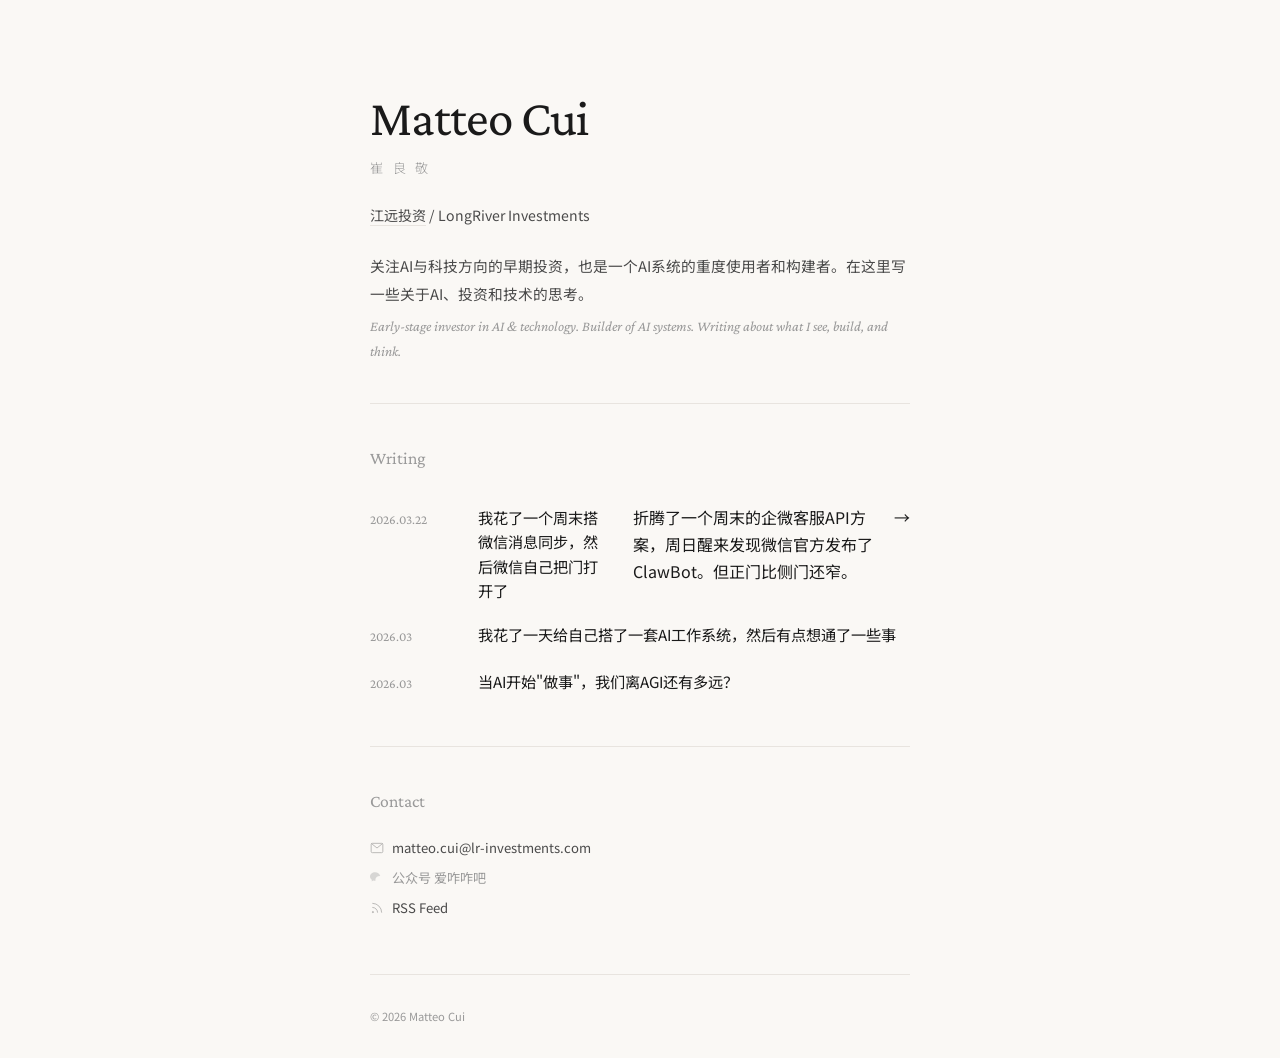
==== commit 34cf2f0f: "Add article: 我花了一个周末搭微信消息同步，然后微信自己把门打开了" ====
--- a/index.html
+++ b/index.html
@@ -244,7 +244,14 @@
 
       <!-- ADD NEW ARTICLE HERE -->
 
-      <a href="/blog/ai-personal-os" class="article-entry">
+            <a href="/blog/wechat-sync-weekend" class="article-entry">
+        <p class="article-date">2026.03.22</p>
+        <h2 class="article-title">我花了一个周末搭微信消息同步，然后微信自己把门打开了</h2>
+        <p class="article-subtitle">折腾了一个周末的企微客服API方案，周日醒来发现微信官方发布了ClawBot。但正门比侧门还窄。</p>
+        <span class="article-arrow">&rarr;</span>
+      </a>
+
+<a href="/blog/ai-personal-os" class="article-entry">
         <span class="article-date">2026.03</span>
         <h2 class="article-title">我花了一天给自己搭了一套AI工作系统，然后有点想通了一些事</h2>
       </a>
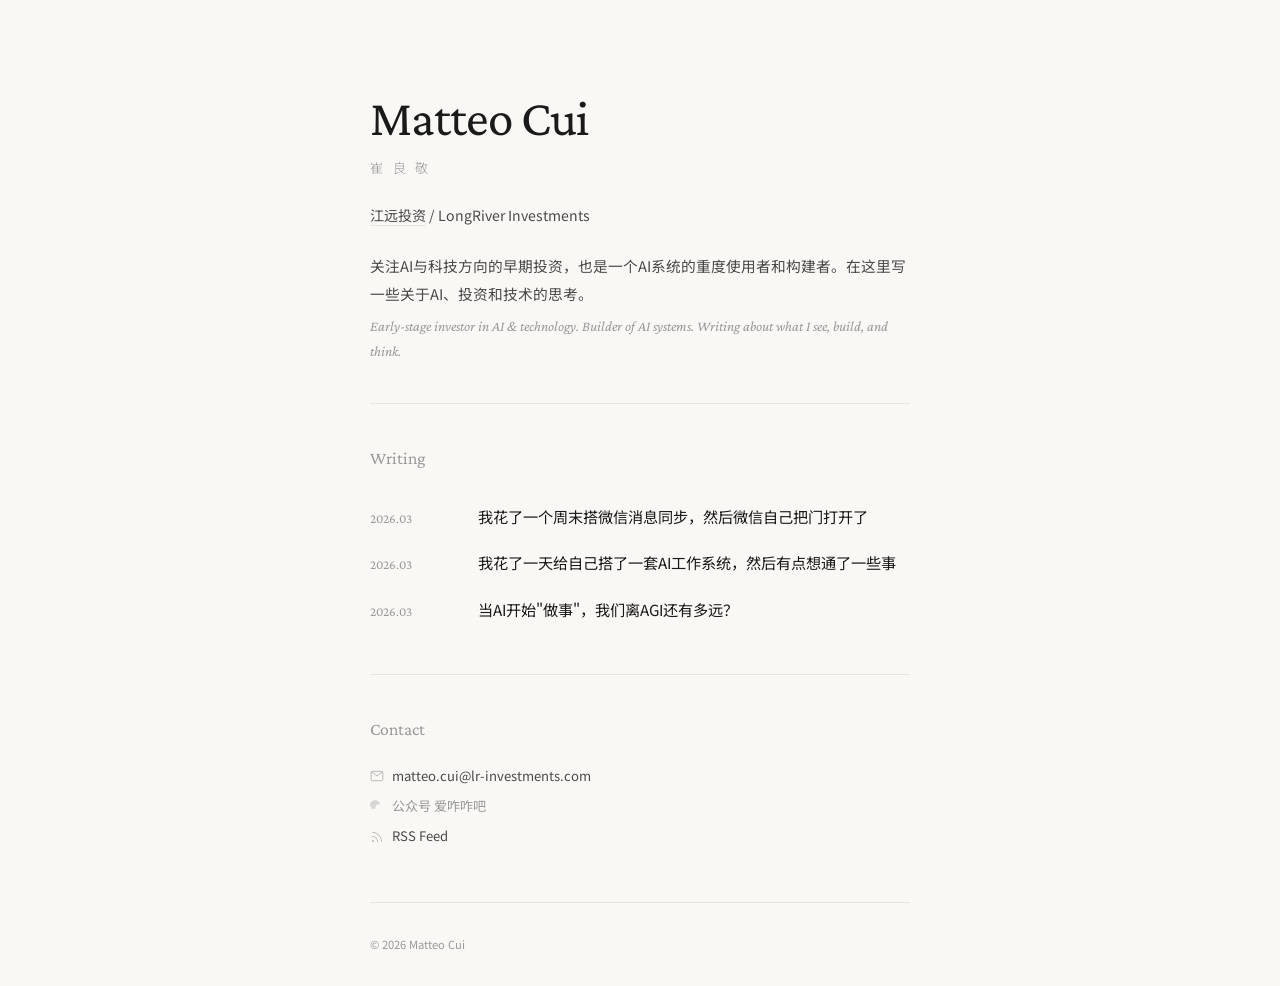
==== commit 8cd48df8: "Fix article list: match consistent style for new entry" ====
--- a/index.html
+++ b/index.html
@@ -244,11 +244,9 @@
 
       <!-- ADD NEW ARTICLE HERE -->
 
-            <a href="/blog/wechat-sync-weekend" class="article-entry">
-        <p class="article-date">2026.03.22</p>
+      <a href="/blog/wechat-sync-weekend" class="article-entry">
+        <span class="article-date">2026.03</span>
         <h2 class="article-title">我花了一个周末搭微信消息同步，然后微信自己把门打开了</h2>
-        <p class="article-subtitle">折腾了一个周末的企微客服API方案，周日醒来发现微信官方发布了ClawBot。但正门比侧门还窄。</p>
-        <span class="article-arrow">&rarr;</span>
       </a>
 
 <a href="/blog/ai-personal-os" class="article-entry">
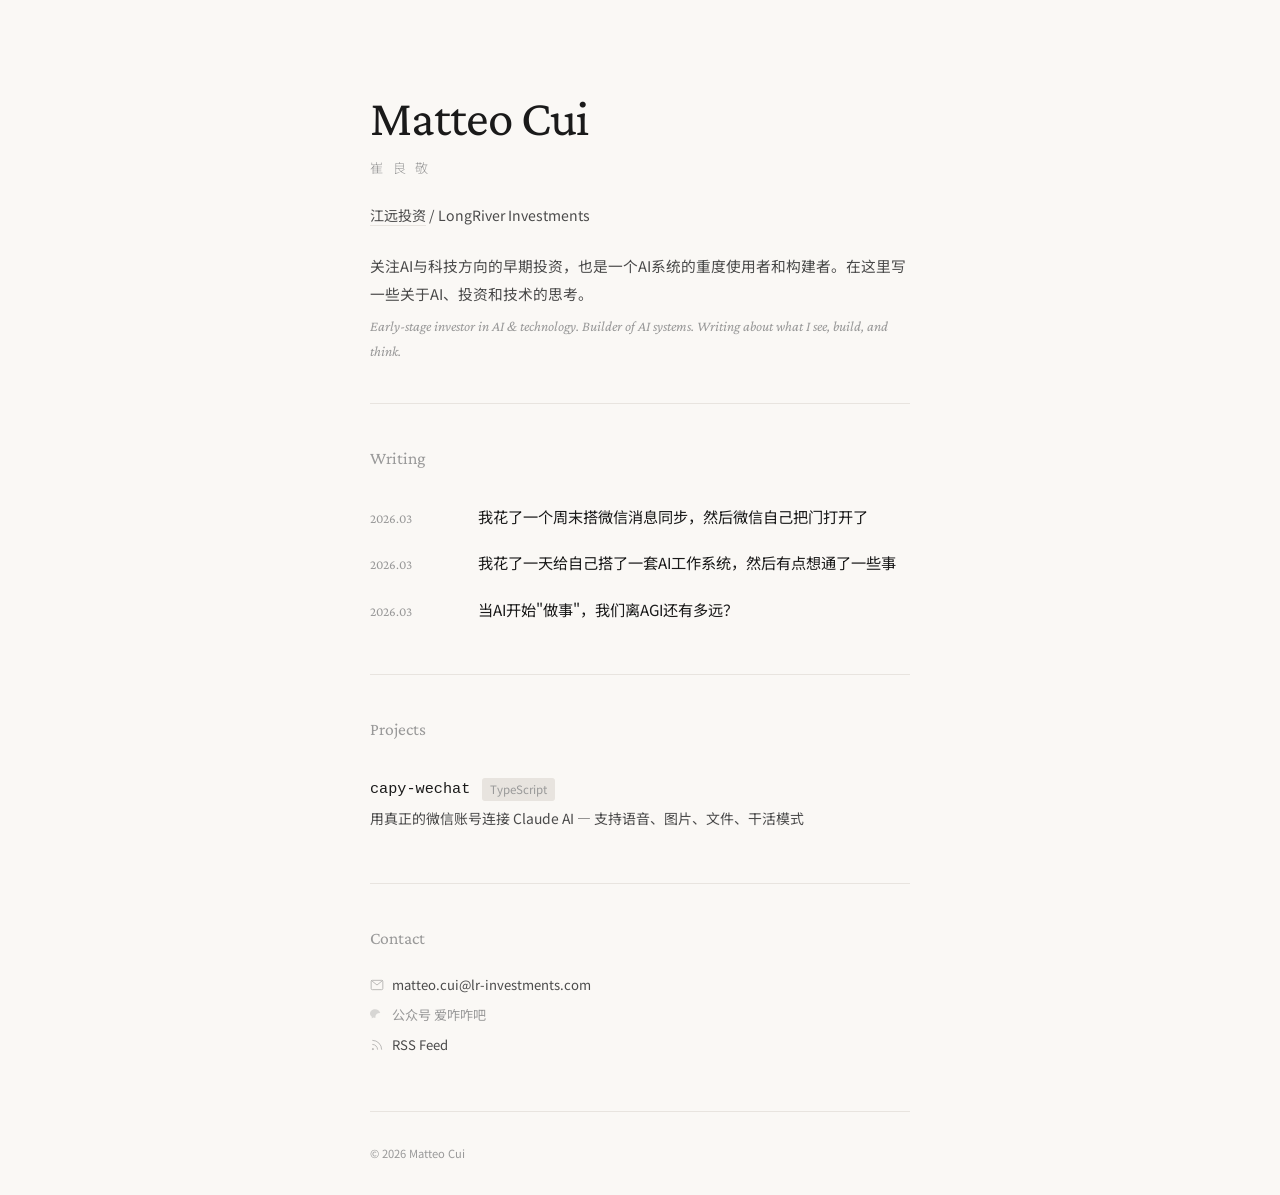
==== commit 7ad4a054: "add Projects section to homepage" ====
--- a/index.html
+++ b/index.html
@@ -171,6 +171,47 @@
   transition: color 0.2s;
 }
 
+/* ── Projects ── */
+.project-list {
+  display: flex;
+  flex-direction: column;
+  gap: 0;
+}
+.project-entry {
+  display: flex;
+  flex-direction: column;
+  gap: 0.3rem;
+  padding: 0.75rem 0;
+  border-bottom: 1px solid transparent;
+  transition: color 0.2s;
+  text-decoration: none;
+}
+.project-entry:hover .project-name { color: var(--accent); }
+.project-meta {
+  display: flex;
+  align-items: center;
+  gap: 0.75rem;
+}
+.project-name {
+  font-size: 0.95rem;
+  font-weight: 500;
+  color: var(--text);
+  transition: color 0.2s;
+  font-family: 'Courier New', monospace;
+}
+.project-tag {
+  font-size: 0.72rem;
+  color: var(--text-muted);
+  background: var(--border);
+  padding: 0.1rem 0.5rem;
+  border-radius: 3px;
+}
+.project-desc {
+  font-size: 0.87rem;
+  color: var(--text-secondary);
+  line-height: 1.6;
+}
+
 /* ── Contact ── */
 .contact {
   padding-bottom: clamp(3rem, 6vh, 5rem);
@@ -264,6 +305,21 @@
 
   <div class="divider"></div>
 
+  <section class="projects">
+    <p class="section-title">Projects</p>
+    <div class="project-list">
+      <a href="/products/capy-wechat" class="project-entry">
+        <div class="project-meta">
+          <span class="project-name">capy-wechat</span>
+          <span class="project-tag">TypeScript</span>
+        </div>
+        <p class="project-desc">用真正的微信账号连接 Claude AI — 支持语音、图片、文件、干活模式</p>
+      </a>
+    </div>
+  </section>
+
+  <div class="divider"></div>
+
   <section class="contact">
     <p class="section-title">Contact</p>
     <div class="contact-links">
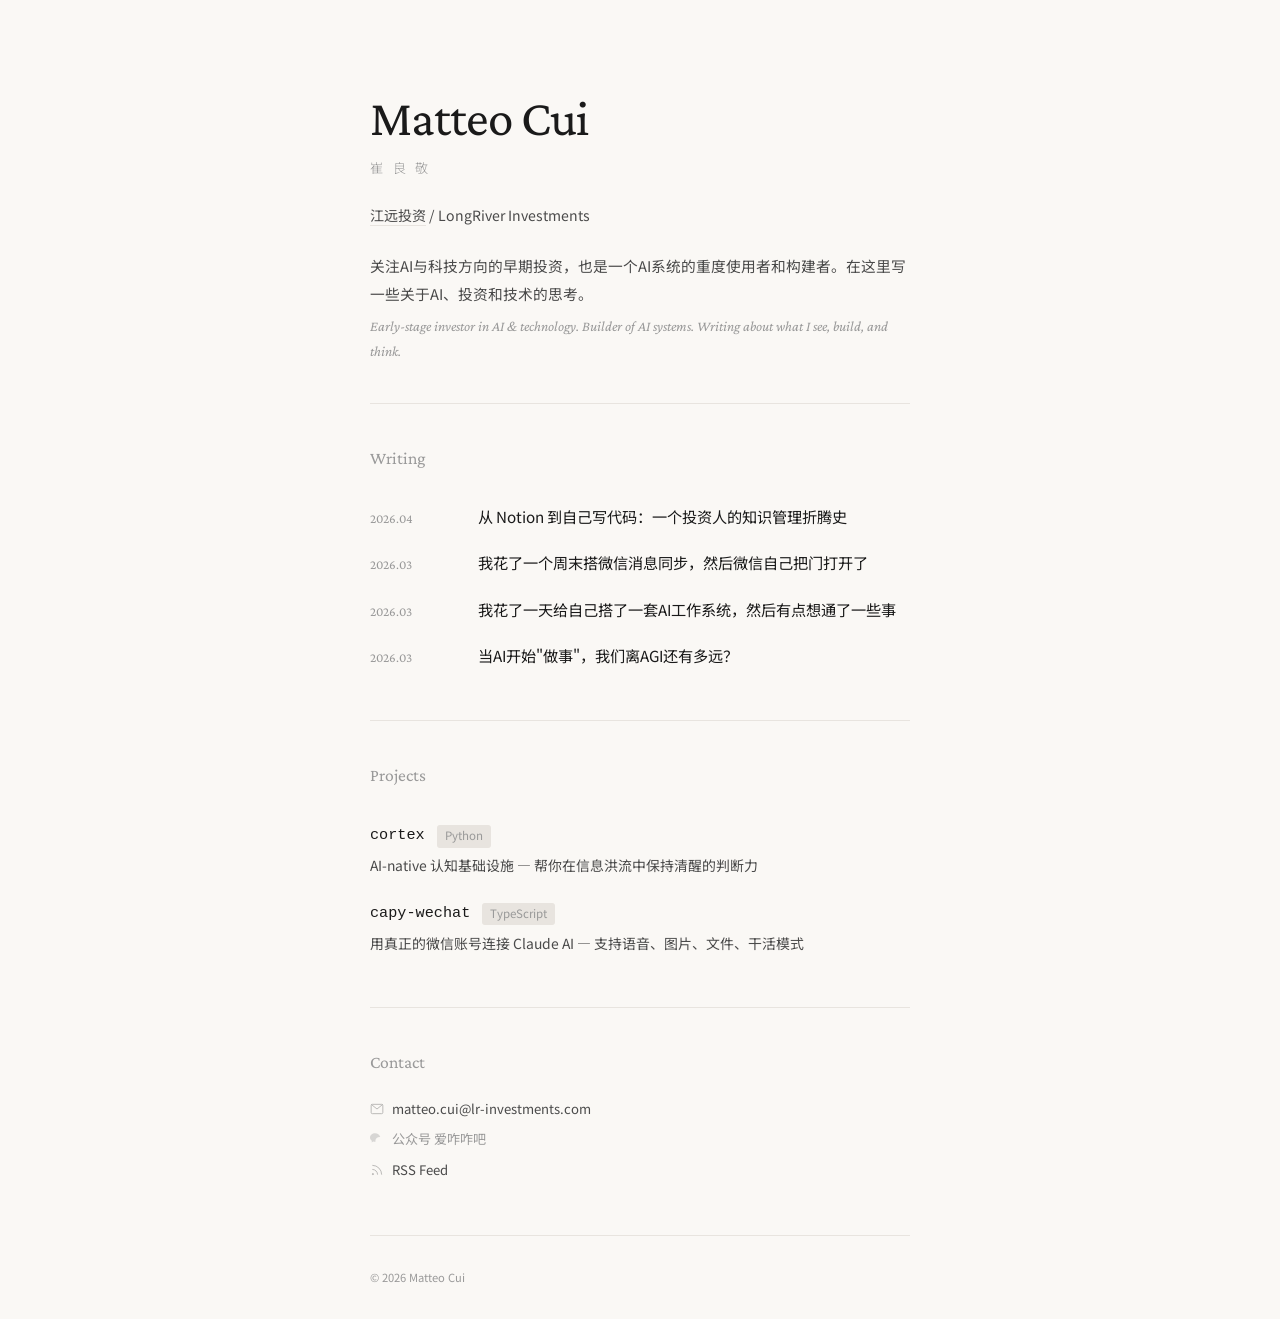
==== commit 2d9dfbec: "add Cortex blog post and product page - New blog: notion-to-cortex (从 Notion 到自己写代码) - New product p" ====
--- a/index.html
+++ b/index.html
@@ -285,6 +285,11 @@
 
       <!-- ADD NEW ARTICLE HERE -->
 
+      <a href="/blog/notion-to-cortex" class="article-entry">
+        <span class="article-date">2026.04</span>
+        <h2 class="article-title">从 Notion 到自己写代码：一个投资人的知识管理折腾史</h2>
+      </a>
+
       <a href="/blog/wechat-sync-weekend" class="article-entry">
         <span class="article-date">2026.03</span>
         <h2 class="article-title">我花了一个周末搭微信消息同步，然后微信自己把门打开了</h2>
@@ -308,6 +313,13 @@
   <section class="projects">
     <p class="section-title">Projects</p>
     <div class="project-list">
+      <a href="/products/cortex" class="project-entry">
+        <div class="project-meta">
+          <span class="project-name">cortex</span>
+          <span class="project-tag">Python</span>
+        </div>
+        <p class="project-desc">AI-native 认知基础设施 — 帮你在信息洪流中保持清醒的判断力</p>
+      </a>
       <a href="/products/capy-wechat" class="project-entry">
         <div class="project-meta">
           <span class="project-name">capy-wechat</span>
